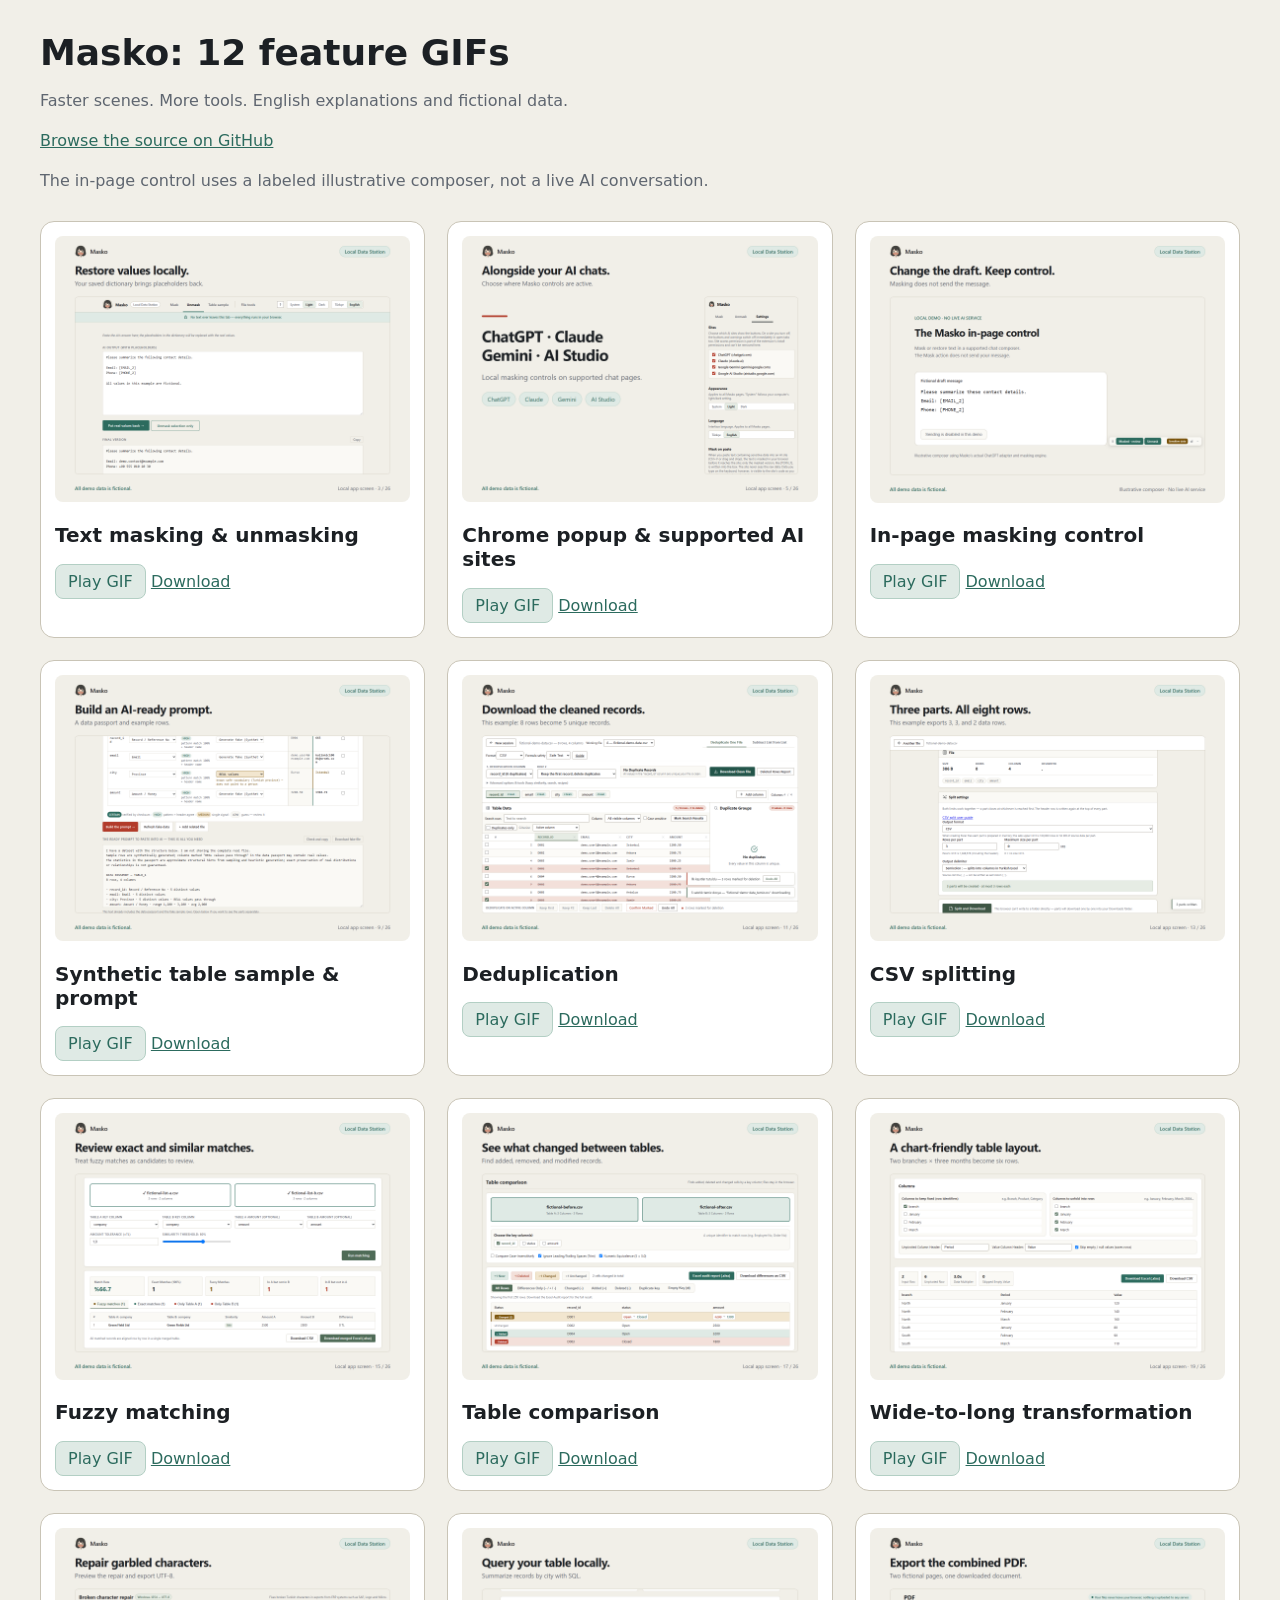
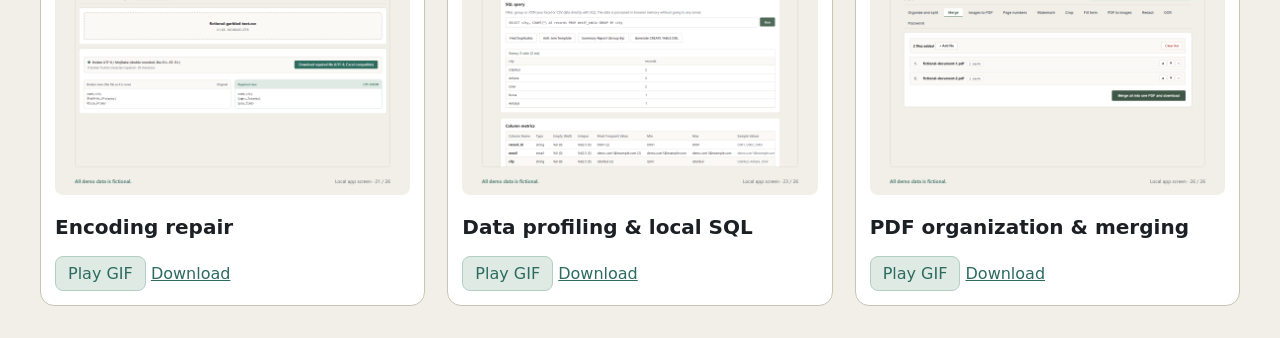
==== docs/index.html @ e0ecd93d "Publish Masko production source and demo gallery" ====
<!doctype html><html lang="en"><head><meta charset="utf-8"><meta name="viewport" content="width=device-width,initial-scale=1"><title>Masko | Feature GIFs</title><link rel="stylesheet" href="../tokens.css"><style>*{box-sizing:border-box}body{margin:0;padding:32px;background:var(--bg);color:var(--ink);font-family:var(--font-ui)}header{max-width:1200px;margin:auto auto 28px}h1{font-size:36px;margin:0 0 12px}p{color:var(--ink-muted);line-height:1.5}.grid{display:grid;grid-template-columns:repeat(auto-fit,minmax(340px,1fr));gap:22px;max-width:1200px;margin:auto}article{padding:14px;background:var(--surface);border:1px solid var(--rule-strong);border-radius:14px}img{width:100%;border-radius:8px}h2{font-size:20px}button,a{color:var(--reveal);font:inherit}button{border:1px solid var(--reveal-border);background:var(--reveal-soft);padding:7px 12px;border-radius:8px;cursor:pointer}</style></head><body><header><h1>Masko: 12 feature GIFs</h1><p>Faster scenes. More tools. English explanations and fictional data.</p><p><a href="https://github.com/AydanGelenYolcu/masko-local-data-station">Browse the source on GitHub</a></p><p>The in-page control uses a labeled illustrative composer, not a live AI conversation.</p></header><main class="grid"><article><a href="gifs/01-text-masking.gif" target="_blank"><img src="gifs/01-text-masking-poster.png" data-gif="gifs/01-text-masking.gif" loading="lazy" alt="Text masking & unmasking"></a><h2>Text masking & unmasking</h2><button data-play="gifs/01-text-masking.gif">Play GIF</button> <a href="gifs/01-text-masking.gif" download>Download</a></article><article><a href="gifs/02-popup-and-ai-sites.gif" target="_blank"><img src="gifs/02-popup-and-ai-sites-poster.png" data-gif="gifs/02-popup-and-ai-sites.gif" loading="lazy" alt="Chrome popup & supported AI sites"></a><h2>Chrome popup & supported AI sites</h2><button data-play="gifs/02-popup-and-ai-sites.gif">Play GIF</button> <a href="gifs/02-popup-and-ai-sites.gif" download>Download</a></article><article><a href="gifs/03-in-page-control.gif" target="_blank"><img src="gifs/03-in-page-control-poster.png" data-gif="gifs/03-in-page-control.gif" loading="lazy" alt="In-page masking control"></a><h2>In-page masking control</h2><button data-play="gifs/03-in-page-control.gif">Play GIF</button> <a href="gifs/03-in-page-control.gif" download>Download</a></article><article><a href="gifs/04-synthetic-table.gif" target="_blank"><img src="gifs/04-synthetic-table-poster.png" data-gif="gifs/04-synthetic-table.gif" loading="lazy" alt="Synthetic table sample & prompt"></a><h2>Synthetic table sample & prompt</h2><button data-play="gifs/04-synthetic-table.gif">Play GIF</button> <a href="gifs/04-synthetic-table.gif" download>Download</a></article><article><a href="gifs/05-deduplication.gif" target="_blank"><img src="gifs/05-deduplication-poster.png" data-gif="gifs/05-deduplication.gif" loading="lazy" alt="Deduplication"></a><h2>Deduplication</h2><button data-play="gifs/05-deduplication.gif">Play GIF</button> <a href="gifs/05-deduplication.gif" download>Download</a></article><article><a href="gifs/06-csv-splitting.gif" target="_blank"><img src="gifs/06-csv-splitting-poster.png" data-gif="gifs/06-csv-splitting.gif" loading="lazy" alt="CSV splitting"></a><h2>CSV splitting</h2><button data-play="gifs/06-csv-splitting.gif">Play GIF</button> <a href="gifs/06-csv-splitting.gif" download>Download</a></article><article><a href="gifs/07-fuzzy-matching.gif" target="_blank"><img src="gifs/07-fuzzy-matching-poster.png" data-gif="gifs/07-fuzzy-matching.gif" loading="lazy" alt="Fuzzy matching"></a><h2>Fuzzy matching</h2><button data-play="gifs/07-fuzzy-matching.gif">Play GIF</button> <a href="gifs/07-fuzzy-matching.gif" download>Download</a></article><article><a href="gifs/08-table-comparison.gif" target="_blank"><img src="gifs/08-table-comparison-poster.png" data-gif="gifs/08-table-comparison.gif" loading="lazy" alt="Table comparison"></a><h2>Table comparison</h2><button data-play="gifs/08-table-comparison.gif">Play GIF</button> <a href="gifs/08-table-comparison.gif" download>Download</a></article><article><a href="gifs/09-unpivot.gif" target="_blank"><img src="gifs/09-unpivot-poster.png" data-gif="gifs/09-unpivot.gif" loading="lazy" alt="Wide-to-long transformation"></a><h2>Wide-to-long transformation</h2><button data-play="gifs/09-unpivot.gif">Play GIF</button> <a href="gifs/09-unpivot.gif" download>Download</a></article><article><a href="gifs/10-encoding-repair.gif" target="_blank"><img src="gifs/10-encoding-repair-poster.png" data-gif="gifs/10-encoding-repair.gif" loading="lazy" alt="Encoding repair"></a><h2>Encoding repair</h2><button data-play="gifs/10-encoding-repair.gif">Play GIF</button> <a href="gifs/10-encoding-repair.gif" download>Download</a></article><article><a href="gifs/11-profile-and-sql.gif" target="_blank"><img src="gifs/11-profile-and-sql-poster.png" data-gif="gifs/11-profile-and-sql.gif" loading="lazy" alt="Data profiling & local SQL"></a><h2>Data profiling & local SQL</h2><button data-play="gifs/11-profile-and-sql.gif">Play GIF</button> <a href="gifs/11-profile-and-sql.gif" download>Download</a></article><article><a href="gifs/12-pdf-tools.gif" target="_blank"><img src="gifs/12-pdf-tools-poster.png" data-gif="gifs/12-pdf-tools.gif" loading="lazy" alt="PDF organization & merging"></a><h2>PDF organization & merging</h2><button data-play="gifs/12-pdf-tools.gif">Play GIF</button> <a href="gifs/12-pdf-tools.gif" download>Download</a></article></main><script>document.querySelectorAll('[data-play]').forEach(b=>b.addEventListener('click',()=>{const im=b.closest('article').querySelector('img');im.src=b.dataset.play+'?t='+Date.now();}));</script></body></html>
---- tokens.css ----
/* =====================================================
   MASKO — ORTAK TASARIM TOKENLARI
   Bütün sayfalar (ana istasyon, popup, araç panelleri, Veri Tezgâhı,
   rehber) bu dosyayı kendi CSS'inden ÖNCE yükler. Renk, köşe ve ölçü
   burada tanımlanır; sayfa CSS'leri yeni renk üretmez, bu adları kullanır.

   Renk anlamı logodan gelir (bkz. context/TASARIM.md):
     terracotta (--mask)   = gizlendi, maskele eylemi, silme/tehlike
     yeşil      (--reveal) = geri açıldı, yerelde güvende, onay
     adaçayı    (--tool)   = nötr araç eylemi (dosya araçlarının birincil düğmesi)
     kehribar   (--warn)   = gözden geçir
   Mavi, cyan, mor yok. Yeni bir renk gerekiyorsa önce buraya ve
   context/TASARIM.md'ye eklenir.
   ===================================================== */

:root {
  color-scheme: light dark;

  /* ---- Zemin ve yüzeyler (sıcak kâğıt) ---- */
  --bg:            #f1efe8;
  --surface:       #ffffff;
  --surface-alt:   #faf9f5;
  --surface-hover: #f4f2ec;
  --row-stripe:    #fcfbf8;

  /* ---- Kenarlıklar ---- */
  --rule:         #ddd9cf;  /* yalnız ayırıcı; kontrol kenarında kullanma */
  --rule-strong:  #c9c4b6;  /* kart ve tablo başlığı kenarı */
  --rule-control: #8d8678;  /* input/checkbox kenarı (WCAG 1.4.11) */

  /* ---- Metin (logodaki kömür kontur) ---- */
  --ink:          #1c2024;
  --ink-muted:    #5f6670;
  --ink-faint:    #8a9099;  /* yalnız devre dışı öğeler */
  --ink-on-fill:  #ffffff;  /* adaçayı/yeşil/terracotta dolgu üstündeki metin */

  /* ---- Maske: terracotta ---- */
  --mask:       #b23b2a;
  --mask-hover: #94301f;
  --mask-ink:   #ffffff;
  --mask-soft:  #f3e0da;
  --mask-border:#e2bdb1;

  /* ---- Geri açma / güvende: yeşil ---- */
  --reveal:       #2c6b5e;
  --reveal-hover: #225449;
  --reveal-ink:   #ffffff;
  --reveal-soft:  #dfeae5;
  --reveal-border:#b3cfc4;

  /* ---- Nötr araç eylemi: adaçayı ---- */
  --tool:        #4f6b57;
  --tool-hover:  #3e5645;
  --tool-ink:    #ffffff;
  --tool-soft:   #e6ece4;
  --tool-border: #b6c6b5;

  /* ---- Gözden geçir: kehribar ---- */
  --warn:        #7a5309;
  --warn-soft:   #f2e6cf;
  --warn-border: #dcc69a;

  /* ---- Eski adlar: sayfa CSS'lerinin kullandığı takma adlar ---- */
  --accent:        var(--tool);
  --accent-hover:  var(--tool-hover);
  --accent-bright: var(--tool);
  --accent-soft:   var(--tool-soft);
  --accent-border: var(--tool-border);
  --tool-accent:   var(--tool);
  --ok:            var(--reveal);
  --ok-hover:      var(--reveal-hover);
  --ok-soft:       var(--reveal-soft);
  --ok-border:     var(--reveal-border);
  --danger:        var(--mask);
  --danger-hover:  var(--mask-hover);
  --danger-soft:   var(--mask-soft);
  --danger-border: var(--mask-border);
  --conf-warn:     var(--warn);
  --focus:         var(--reveal);

  /* ---- Tipografi ---- */
  --font-ui:   system-ui, -apple-system, 'Segoe UI', Roboto, sans-serif;
  --font-mono: 'SFMono-Regular', Consolas, 'Liberation Mono', Menlo, monospace;
  --fs-2xs: 11px;
  --fs-xs:  12px;
  --fs-sm:  13px;
  --fs-md:  14px;
  --fs-lg:  16px;
  --fs-xl:  20px;
  --fs-2xl: 24px;

  /* ---- Ölçüler (4 px tabanlı) ---- */
  --sp-1: 4px;  --sp-2: 8px;  --sp-3: 12px;
  --sp-4: 16px; --sp-5: 24px; --sp-6: 32px; --sp-7: 48px;

  /* ---- Köşeler: kontrol 4, panel 8, yalnız durum etiketi tam yuvarlak ---- */
  --r-sm:   4px;
  --r-md:   4px;
  --r-lg:   8px;
  --r-full: 999px;

  /* ---- Derinlik: düz; gölge yalnız üstte açılan katmanlarda ---- */
  --shadow-xs:  none;
  --shadow-sm:  0 1px 2px rgba(28,32,36,0.06);
  --shadow-md:  0 4px 12px -2px rgba(28,32,36,0.12);
  --shadow-top: 0 -1px 3px rgba(28,32,36,0.07);

  --h-control:  32px;
  --h-icon-btn: 28px;
  --h-row:      32px;  /* kitle-tekillestirme/dedup-ui.js ROW_HEIGHT ile aynı kalmalı */
}

/* Seçilen görünüm (tema.js) form denetimlerine ve kaydırma çubuklarına da yansır. */
:root[data-theme="light"] { color-scheme: light; }
:root[data-theme="dark"] { color-scheme: dark; }

@media (prefers-color-scheme: dark) {
  :root:not([data-theme="light"]) {
    --bg:#14171b; --surface:#1b1f24; --surface-alt:#20252b;
    --surface-hover:#282e35; --row-stripe:#1e2227;
    --rule:#2f353c; --rule-strong:#4a525b; --rule-control:#89939e;
    --ink:#e9e6df; --ink-muted:#b2bac2; --ink-faint:#7d858e;
    --ink-on-fill:#141a16;
    --mask:#e2705d; --mask-hover:#f39380; --mask-ink:#1a0e0c; --mask-soft:#3a231f; --mask-border:#784337;
    --reveal:#6fb3a2; --reveal-hover:#93c9ba; --reveal-ink:#0d1a17; --reveal-soft:#1f312d; --reveal-border:#3e6a5f;
    --tool:#a5c2aa; --tool-hover:#c0d6c3; --tool-ink:#141a16; --tool-soft:#232c26; --tool-border:#4a5f4f;
    --warn:#d8ad6a; --warn-soft:#332a18; --warn-border:#765d35;
    --shadow-sm: 0 1px 2px rgba(0,0,0,0.3);
    --shadow-md: 0 4px 14px -2px rgba(0,0,0,0.45);
  }
}
:root[data-theme="dark"] {
  --bg:#14171b; --surface:#1b1f24; --surface-alt:#20252b;
  --surface-hover:#282e35; --row-stripe:#1e2227;
  --rule:#2f353c; --rule-strong:#4a525b; --rule-control:#89939e;
  --ink:#e9e6df; --ink-muted:#b2bac2; --ink-faint:#7d858e;
  --ink-on-fill:#141a16;
  --mask:#e2705d; --mask-hover:#f39380; --mask-ink:#1a0e0c; --mask-soft:#3a231f; --mask-border:#784337;
  --reveal:#6fb3a2; --reveal-hover:#93c9ba; --reveal-ink:#0d1a17; --reveal-soft:#1f312d; --reveal-border:#3e6a5f;
  --tool:#a5c2aa; --tool-hover:#c0d6c3; --tool-ink:#141a16; --tool-soft:#232c26; --tool-border:#4a5f4f;
  --warn:#d8ad6a; --warn-soft:#332a18; --warn-border:#765d35;
  --shadow-sm: 0 1px 2px rgba(0,0,0,0.3);
  --shadow-md: 0 4px 14px -2px rgba(0,0,0,0.45);
}
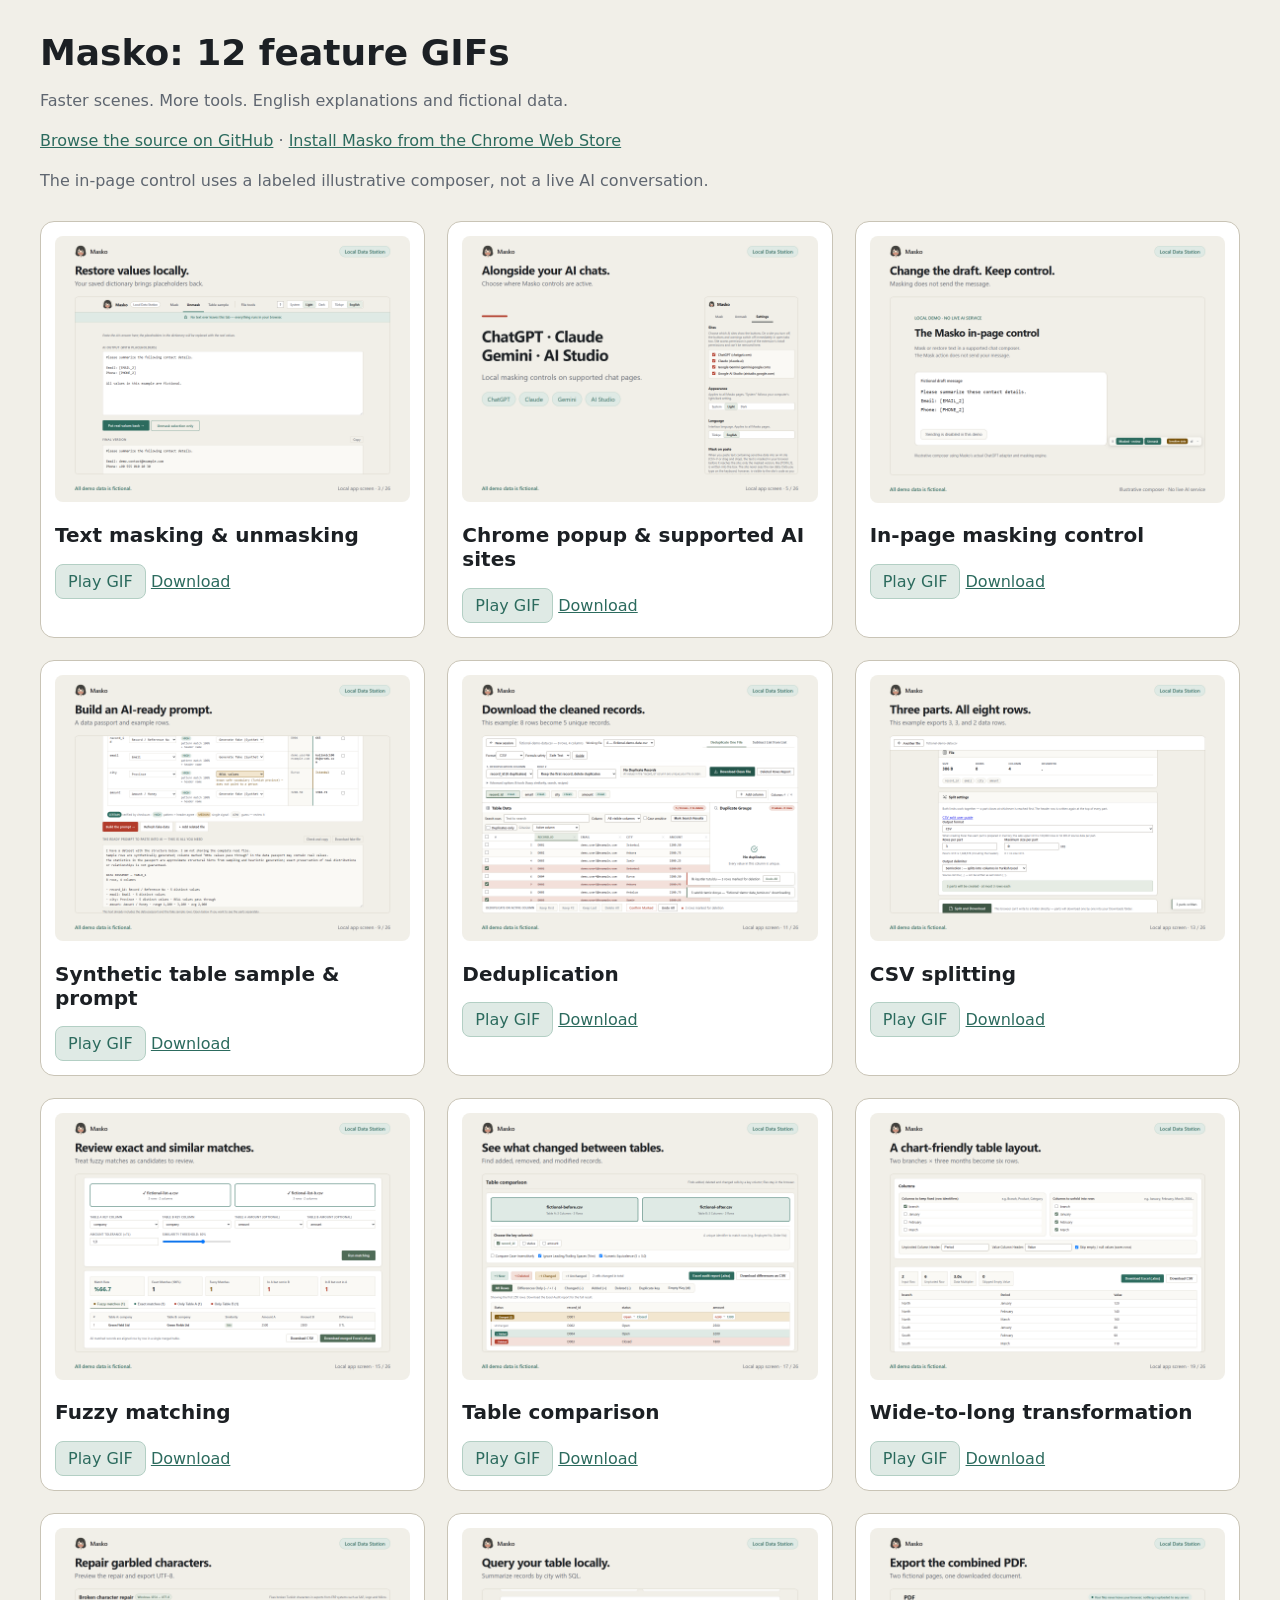
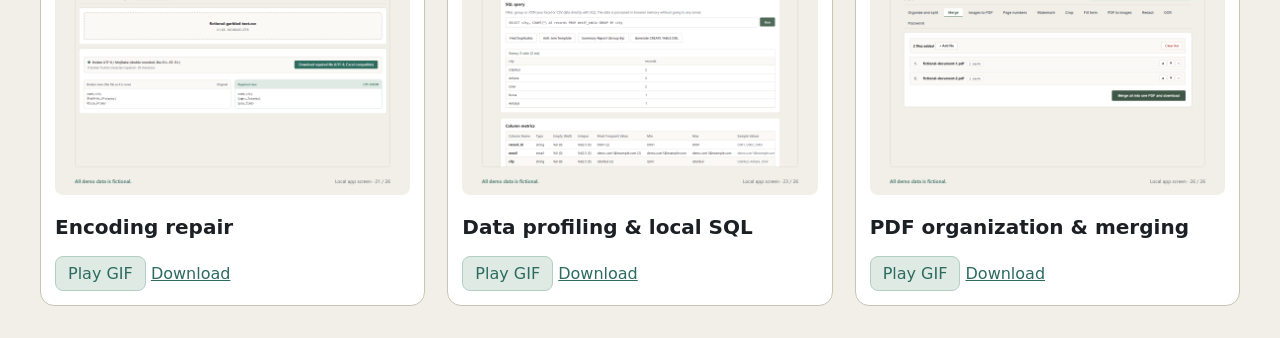
==== commit 2e2b016e: "Add Chrome Web Store listing links" ====
--- a/docs/index.html
+++ b/docs/index.html
@@ -1 +1 @@
-<!doctype html><html lang="en"><head><meta charset="utf-8"><meta name="viewport" content="width=device-width,initial-scale=1"><title>Masko | Feature GIFs</title><link rel="stylesheet" href="../tokens.css"><style>*{box-sizing:border-box}body{margin:0;padding:32px;background:var(--bg);color:var(--ink);font-family:var(--font-ui)}header{max-width:1200px;margin:auto auto 28px}h1{font-size:36px;margin:0 0 12px}p{color:var(--ink-muted);line-height:1.5}.grid{display:grid;grid-template-columns:repeat(auto-fit,minmax(340px,1fr));gap:22px;max-width:1200px;margin:auto}article{padding:14px;background:var(--surface);border:1px solid var(--rule-strong);border-radius:14px}img{width:100%;border-radius:8px}h2{font-size:20px}button,a{color:var(--reveal);font:inherit}button{border:1px solid var(--reveal-border);background:var(--reveal-soft);padding:7px 12px;border-radius:8px;cursor:pointer}</style></head><body><header><h1>Masko: 12 feature GIFs</h1><p>Faster scenes. More tools. English explanations and fictional data.</p><p><a href="https://github.com/AydanGelenYolcu/masko-local-data-station">Browse the source on GitHub</a></p><p>The in-page control uses a labeled illustrative composer, not a live AI conversation.</p></header><main class="grid"><article><a href="gifs/01-text-masking.gif" target="_blank"><img src="gifs/01-text-masking-poster.png" data-gif="gifs/01-text-masking.gif" loading="lazy" alt="Text masking & unmasking"></a><h2>Text masking & unmasking</h2><button data-play="gifs/01-text-masking.gif">Play GIF</button> <a href="gifs/01-text-masking.gif" download>Download</a></article><article><a href="gifs/02-popup-and-ai-sites.gif" target="_blank"><img src="gifs/02-popup-and-ai-sites-poster.png" data-gif="gifs/02-popup-and-ai-sites.gif" loading="lazy" alt="Chrome popup & supported AI sites"></a><h2>Chrome popup & supported AI sites</h2><button data-play="gifs/02-popup-and-ai-sites.gif">Play GIF</button> <a href="gifs/02-popup-and-ai-sites.gif" download>Download</a></article><article><a href="gifs/03-in-page-control.gif" target="_blank"><img src="gifs/03-in-page-control-poster.png" data-gif="gifs/03-in-page-control.gif" loading="lazy" alt="In-page masking control"></a><h2>In-page masking control</h2><button data-play="gifs/03-in-page-control.gif">Play GIF</button> <a href="gifs/03-in-page-control.gif" download>Download</a></article><article><a href="gifs/04-synthetic-table.gif" target="_blank"><img src="gifs/04-synthetic-table-poster.png" data-gif="gifs/04-synthetic-table.gif" loading="lazy" alt="Synthetic table sample & prompt"></a><h2>Synthetic table sample & prompt</h2><button data-play="gifs/04-synthetic-table.gif">Play GIF</button> <a href="gifs/04-synthetic-table.gif" download>Download</a></article><article><a href="gifs/05-deduplication.gif" target="_blank"><img src="gifs/05-deduplication-poster.png" data-gif="gifs/05-deduplication.gif" loading="lazy" alt="Deduplication"></a><h2>Deduplication</h2><button data-play="gifs/05-deduplication.gif">Play GIF</button> <a href="gifs/05-deduplication.gif" download>Download</a></article><article><a href="gifs/06-csv-splitting.gif" target="_blank"><img src="gifs/06-csv-splitting-poster.png" data-gif="gifs/06-csv-splitting.gif" loading="lazy" alt="CSV splitting"></a><h2>CSV splitting</h2><button data-play="gifs/06-csv-splitting.gif">Play GIF</button> <a href="gifs/06-csv-splitting.gif" download>Download</a></article><article><a href="gifs/07-fuzzy-matching.gif" target="_blank"><img src="gifs/07-fuzzy-matching-poster.png" data-gif="gifs/07-fuzzy-matching.gif" loading="lazy" alt="Fuzzy matching"></a><h2>Fuzzy matching</h2><button data-play="gifs/07-fuzzy-matching.gif">Play GIF</button> <a href="gifs/07-fuzzy-matching.gif" download>Download</a></article><article><a href="gifs/08-table-comparison.gif" target="_blank"><img src="gifs/08-table-comparison-poster.png" data-gif="gifs/08-table-comparison.gif" loading="lazy" alt="Table comparison"></a><h2>Table comparison</h2><button data-play="gifs/08-table-comparison.gif">Play GIF</button> <a href="gifs/08-table-comparison.gif" download>Download</a></article><article><a href="gifs/09-unpivot.gif" target="_blank"><img src="gifs/09-unpivot-poster.png" data-gif="gifs/09-unpivot.gif" loading="lazy" alt="Wide-to-long transformation"></a><h2>Wide-to-long transformation</h2><button data-play="gifs/09-unpivot.gif">Play GIF</button> <a href="gifs/09-unpivot.gif" download>Download</a></article><article><a href="gifs/10-encoding-repair.gif" target="_blank"><img src="gifs/10-encoding-repair-poster.png" data-gif="gifs/10-encoding-repair.gif" loading="lazy" alt="Encoding repair"></a><h2>Encoding repair</h2><button data-play="gifs/10-encoding-repair.gif">Play GIF</button> <a href="gifs/10-encoding-repair.gif" download>Download</a></article><article><a href="gifs/11-profile-and-sql.gif" target="_blank"><img src="gifs/11-profile-and-sql-poster.png" data-gif="gifs/11-profile-and-sql.gif" loading="lazy" alt="Data profiling & local SQL"></a><h2>Data profiling & local SQL</h2><button data-play="gifs/11-profile-and-sql.gif">Play GIF</button> <a href="gifs/11-profile-and-sql.gif" download>Download</a></article><article><a href="gifs/12-pdf-tools.gif" target="_blank"><img src="gifs/12-pdf-tools-poster.png" data-gif="gifs/12-pdf-tools.gif" loading="lazy" alt="PDF organization & merging"></a><h2>PDF organization & merging</h2><button data-play="gifs/12-pdf-tools.gif">Play GIF</button> <a href="gifs/12-pdf-tools.gif" download>Download</a></article></main><script>document.querySelectorAll('[data-play]').forEach(b=>b.addEventListener('click',()=>{const im=b.closest('article').querySelector('img');im.src=b.dataset.play+'?t='+Date.now();}));</script></body></html>+<!doctype html><html lang="en"><head><meta charset="utf-8"><meta name="viewport" content="width=device-width,initial-scale=1"><title>Masko | Feature GIFs</title><link rel="stylesheet" href="../tokens.css"><style>*{box-sizing:border-box}body{margin:0;padding:32px;background:var(--bg);color:var(--ink);font-family:var(--font-ui)}header{max-width:1200px;margin:auto auto 28px}h1{font-size:36px;margin:0 0 12px}p{color:var(--ink-muted);line-height:1.5}.grid{display:grid;grid-template-columns:repeat(auto-fit,minmax(340px,1fr));gap:22px;max-width:1200px;margin:auto}article{padding:14px;background:var(--surface);border:1px solid var(--rule-strong);border-radius:14px}img{width:100%;border-radius:8px}h2{font-size:20px}button,a{color:var(--reveal);font:inherit}button{border:1px solid var(--reveal-border);background:var(--reveal-soft);padding:7px 12px;border-radius:8px;cursor:pointer}</style></head><body><header><h1>Masko: 12 feature GIFs</h1><p>Faster scenes. More tools. English explanations and fictional data.</p><p><a href="https://github.com/AydanGelenYolcu/masko-local-data-station">Browse the source on GitHub</a> · <a href="https://chromewebstore.google.com/detail/masko-%E2%80%94-yerel-veri-i%CC%87stas/jgaapkgfplklpgijlbmdemkmldagdkdc?hl=tr">Install Masko from the Chrome Web Store</a></p><p>The in-page control uses a labeled illustrative composer, not a live AI conversation.</p></header><main class="grid"><article><a href="gifs/01-text-masking.gif" target="_blank"><img src="gifs/01-text-masking-poster.png" data-gif="gifs/01-text-masking.gif" loading="lazy" alt="Text masking & unmasking"></a><h2>Text masking & unmasking</h2><button data-play="gifs/01-text-masking.gif">Play GIF</button> <a href="gifs/01-text-masking.gif" download>Download</a></article><article><a href="gifs/02-popup-and-ai-sites.gif" target="_blank"><img src="gifs/02-popup-and-ai-sites-poster.png" data-gif="gifs/02-popup-and-ai-sites.gif" loading="lazy" alt="Chrome popup & supported AI sites"></a><h2>Chrome popup & supported AI sites</h2><button data-play="gifs/02-popup-and-ai-sites.gif">Play GIF</button> <a href="gifs/02-popup-and-ai-sites.gif" download>Download</a></article><article><a href="gifs/03-in-page-control.gif" target="_blank"><img src="gifs/03-in-page-control-poster.png" data-gif="gifs/03-in-page-control.gif" loading="lazy" alt="In-page masking control"></a><h2>In-page masking control</h2><button data-play="gifs/03-in-page-control.gif">Play GIF</button> <a href="gifs/03-in-page-control.gif" download>Download</a></article><article><a href="gifs/04-synthetic-table.gif" target="_blank"><img src="gifs/04-synthetic-table-poster.png" data-gif="gifs/04-synthetic-table.gif" loading="lazy" alt="Synthetic table sample & prompt"></a><h2>Synthetic table sample & prompt</h2><button data-play="gifs/04-synthetic-table.gif">Play GIF</button> <a href="gifs/04-synthetic-table.gif" download>Download</a></article><article><a href="gifs/05-deduplication.gif" target="_blank"><img src="gifs/05-deduplication-poster.png" data-gif="gifs/05-deduplication.gif" loading="lazy" alt="Deduplication"></a><h2>Deduplication</h2><button data-play="gifs/05-deduplication.gif">Play GIF</button> <a href="gifs/05-deduplication.gif" download>Download</a></article><article><a href="gifs/06-csv-splitting.gif" target="_blank"><img src="gifs/06-csv-splitting-poster.png" data-gif="gifs/06-csv-splitting.gif" loading="lazy" alt="CSV splitting"></a><h2>CSV splitting</h2><button data-play="gifs/06-csv-splitting.gif">Play GIF</button> <a href="gifs/06-csv-splitting.gif" download>Download</a></article><article><a href="gifs/07-fuzzy-matching.gif" target="_blank"><img src="gifs/07-fuzzy-matching-poster.png" data-gif="gifs/07-fuzzy-matching.gif" loading="lazy" alt="Fuzzy matching"></a><h2>Fuzzy matching</h2><button data-play="gifs/07-fuzzy-matching.gif">Play GIF</button> <a href="gifs/07-fuzzy-matching.gif" download>Download</a></article><article><a href="gifs/08-table-comparison.gif" target="_blank"><img src="gifs/08-table-comparison-poster.png" data-gif="gifs/08-table-comparison.gif" loading="lazy" alt="Table comparison"></a><h2>Table comparison</h2><button data-play="gifs/08-table-comparison.gif">Play GIF</button> <a href="gifs/08-table-comparison.gif" download>Download</a></article><article><a href="gifs/09-unpivot.gif" target="_blank"><img src="gifs/09-unpivot-poster.png" data-gif="gifs/09-unpivot.gif" loading="lazy" alt="Wide-to-long transformation"></a><h2>Wide-to-long transformation</h2><button data-play="gifs/09-unpivot.gif">Play GIF</button> <a href="gifs/09-unpivot.gif" download>Download</a></article><article><a href="gifs/10-encoding-repair.gif" target="_blank"><img src="gifs/10-encoding-repair-poster.png" data-gif="gifs/10-encoding-repair.gif" loading="lazy" alt="Encoding repair"></a><h2>Encoding repair</h2><button data-play="gifs/10-encoding-repair.gif">Play GIF</button> <a href="gifs/10-encoding-repair.gif" download>Download</a></article><article><a href="gifs/11-profile-and-sql.gif" target="_blank"><img src="gifs/11-profile-and-sql-poster.png" data-gif="gifs/11-profile-and-sql.gif" loading="lazy" alt="Data profiling & local SQL"></a><h2>Data profiling & local SQL</h2><button data-play="gifs/11-profile-and-sql.gif">Play GIF</button> <a href="gifs/11-profile-and-sql.gif" download>Download</a></article><article><a href="gifs/12-pdf-tools.gif" target="_blank"><img src="gifs/12-pdf-tools-poster.png" data-gif="gifs/12-pdf-tools.gif" loading="lazy" alt="PDF organization & merging"></a><h2>PDF organization & merging</h2><button data-play="gifs/12-pdf-tools.gif">Play GIF</button> <a href="gifs/12-pdf-tools.gif" download>Download</a></article></main><script>document.querySelectorAll('[data-play]').forEach(b=>b.addEventListener('click',()=>{const im=b.closest('article').querySelector('img');im.src=b.dataset.play+'?t='+Date.now();}));</script></body></html>
